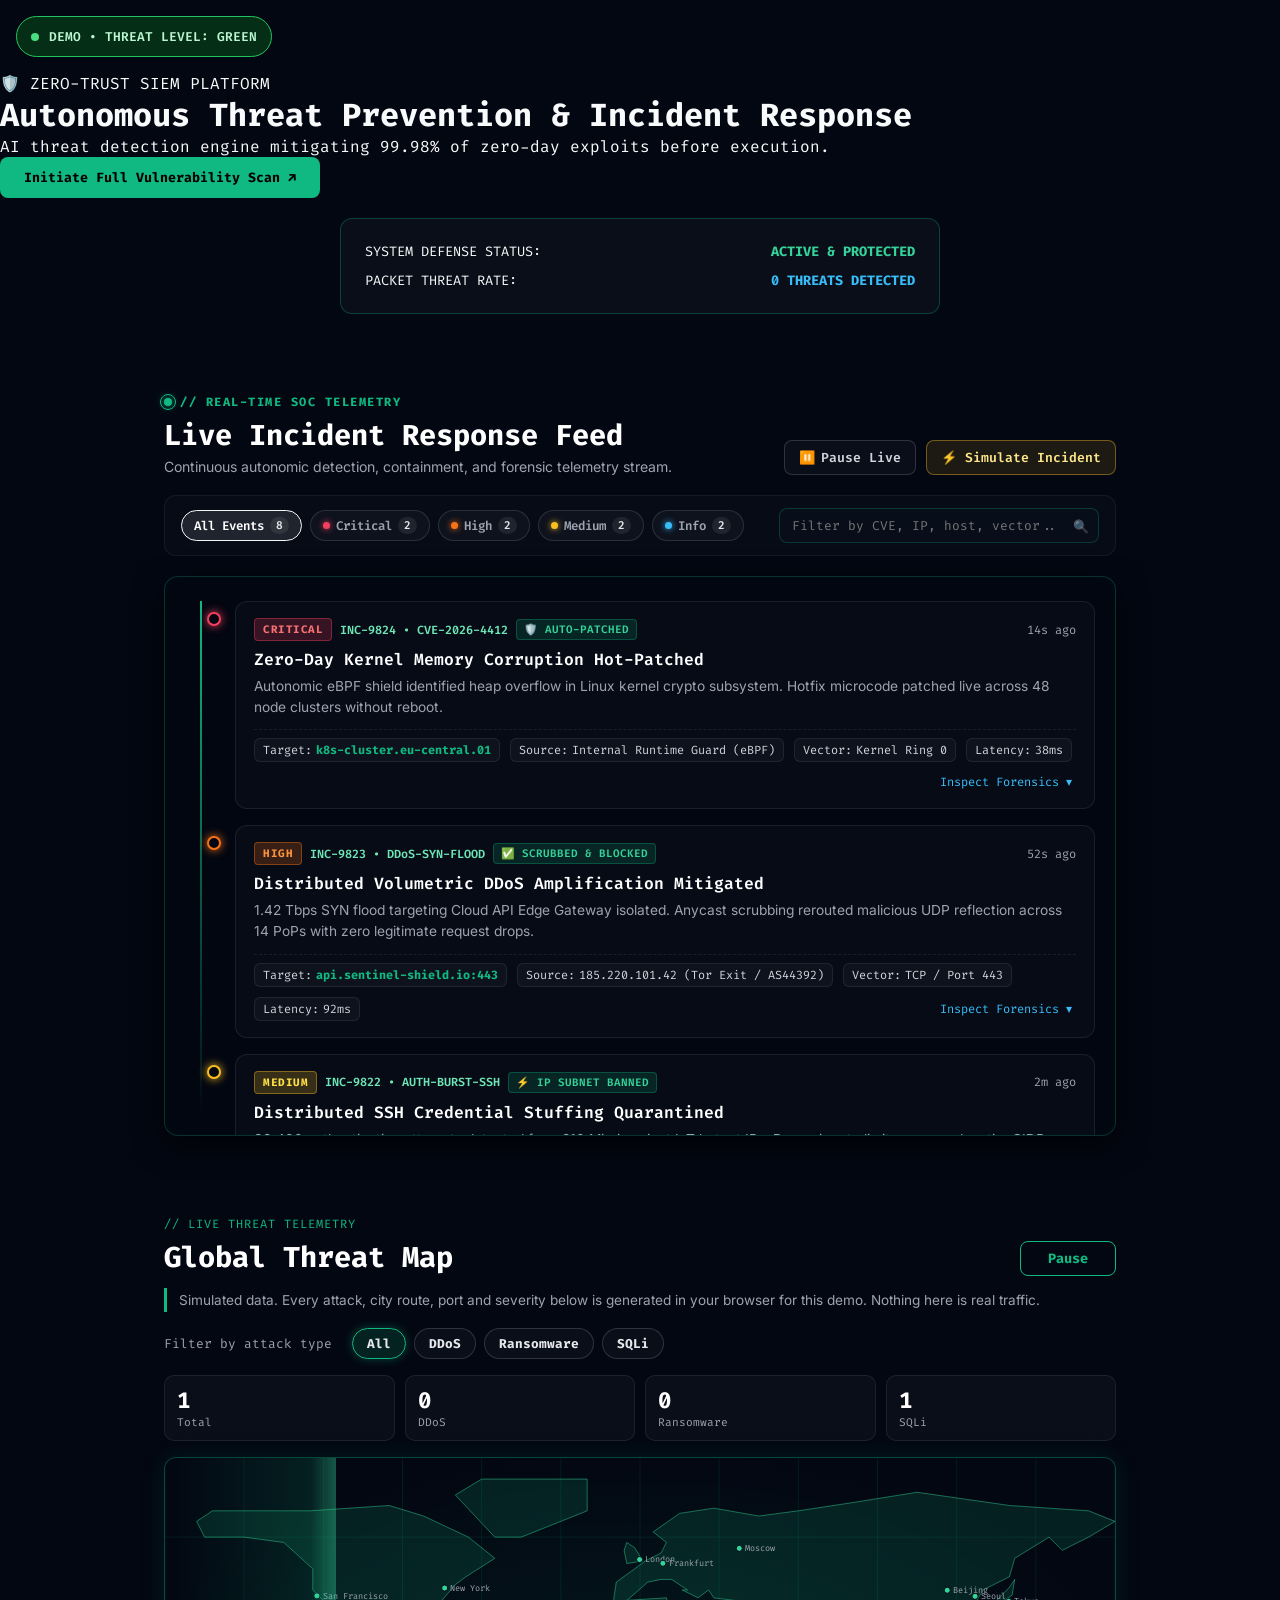
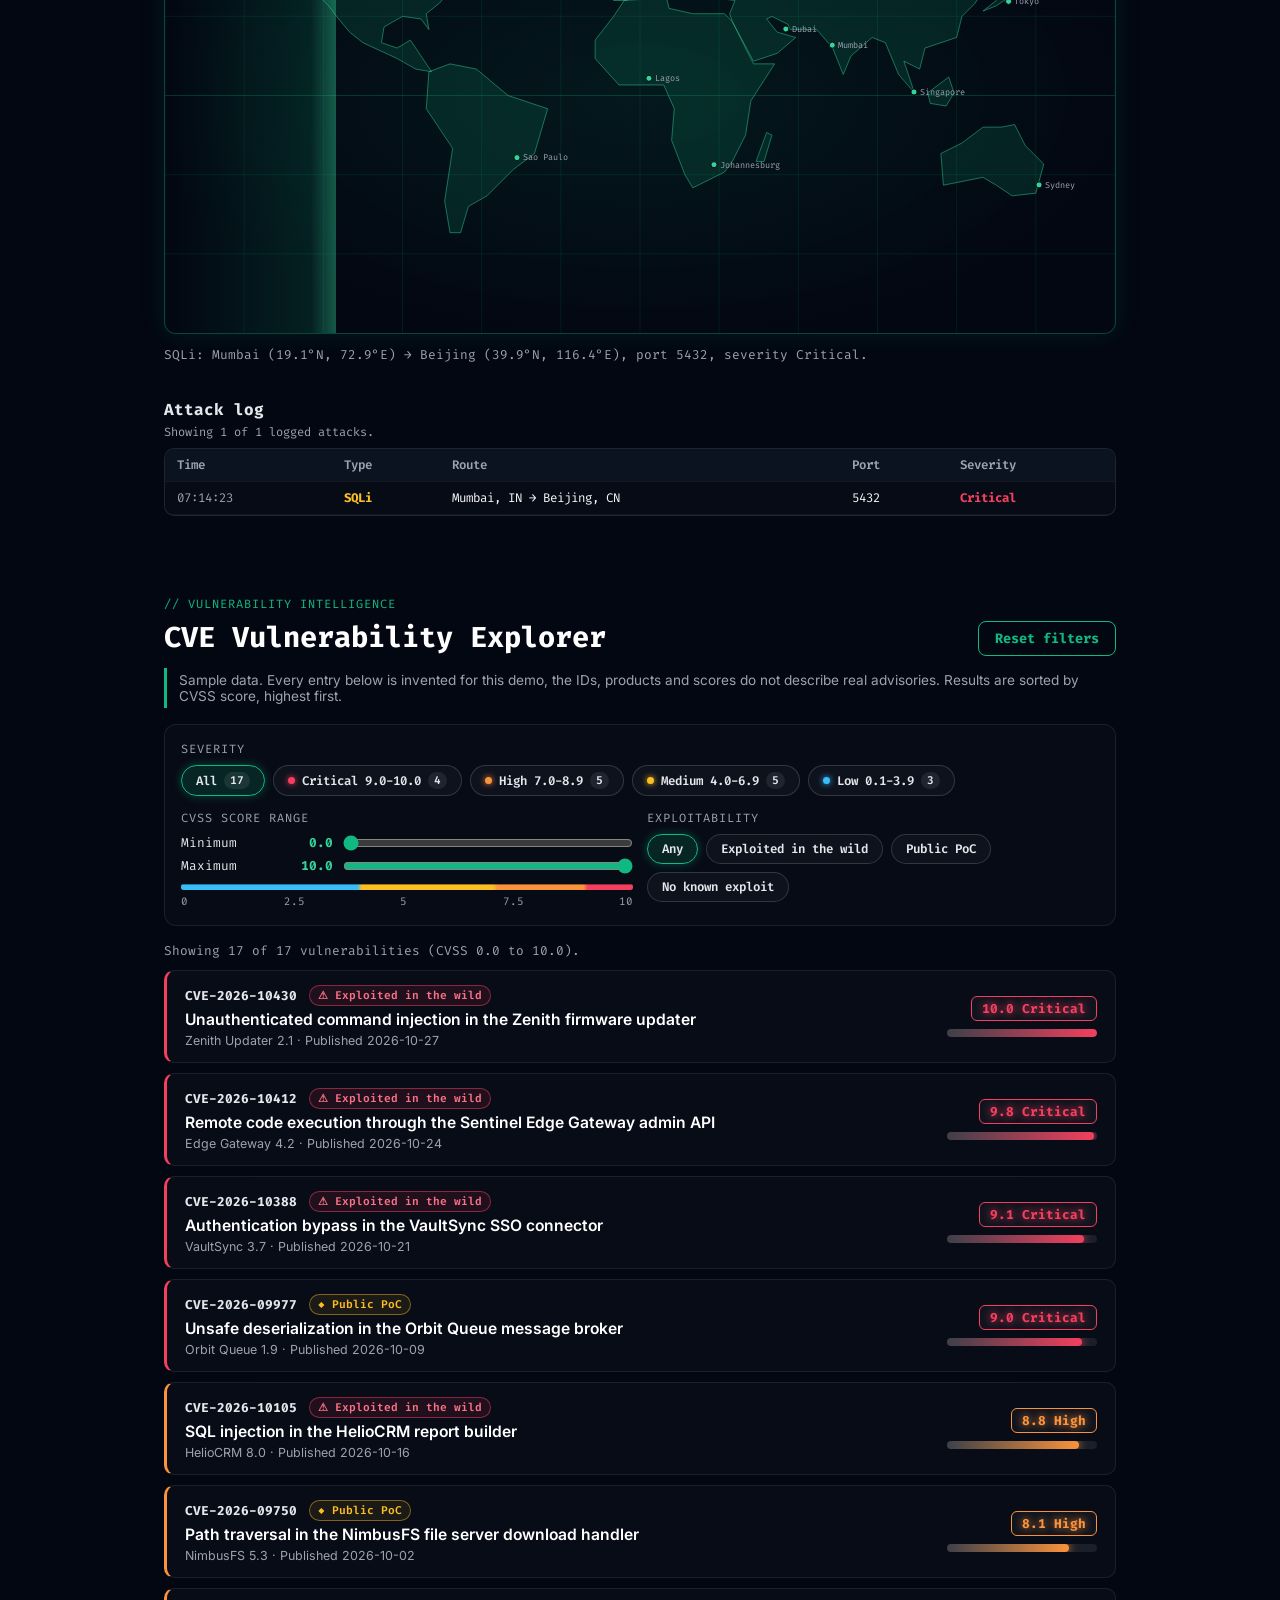
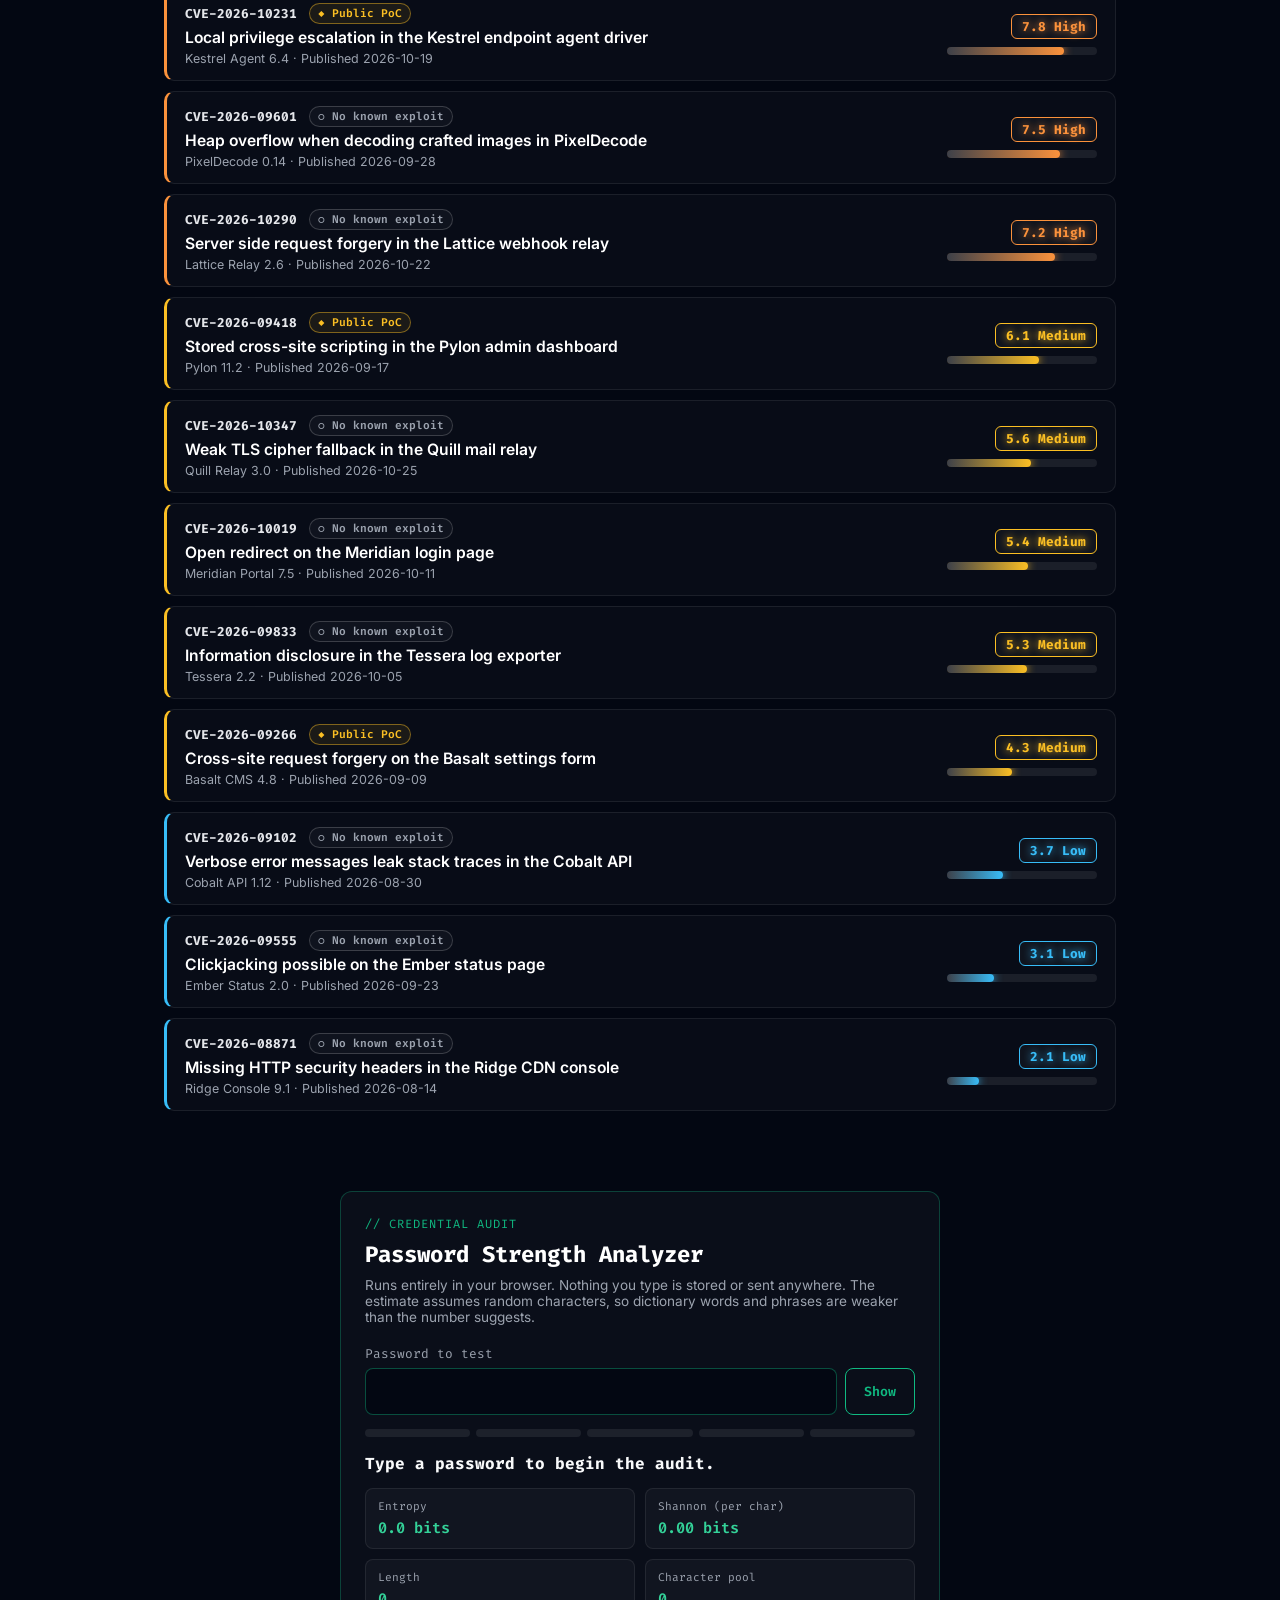
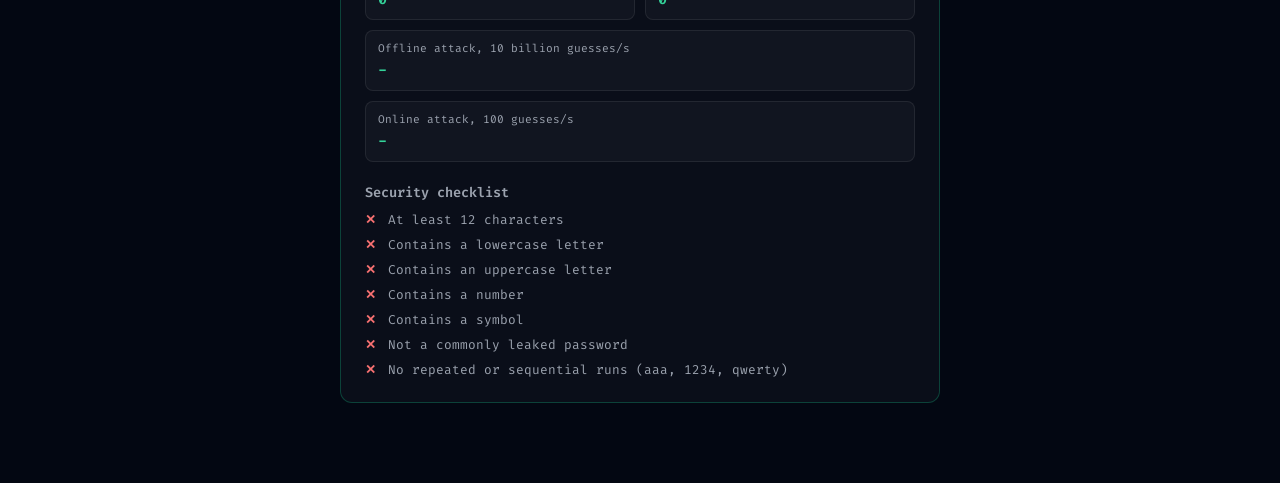
==== public/showcase/cybersecurity-sentinel/index.html @ 5d643553 "Merge pull request #235 from Anshuu2004/feat/issue-182-cve-severity-filter feat(cybersecurity-sentin" ====
<!DOCTYPE html>
<html lang="en">
<head>
  <meta charset="UTF-8" />
  <meta name="viewport" content="width=device-width, initial-scale=1.0" />
  <title>Sentinel — Zero-Trust Cyber Threat Shield</title>
  <link rel="stylesheet" href="styles.css" />
  <link rel="preconnect" href="https://fonts.googleapis.com">
  <link rel="preconnect" href="https://fonts.gstatic.com" crossorigin>
  <link href="https://fonts.googleapis.com/css2?family=Fira+Code:wght@400;600;700&family=Inter:wght@400;600&display=swap" rel="stylesheet">
</head>
<body>
  <header className="hero">
    <div class="soc-status"><span class="soc-status-dot" aria-hidden="true"></span><span>DEMO • THREAT LEVEL: GREEN</span></div>
    <div className="badge">🛡️ ZERO-TRUST SIEM PLATFORM</div>
    <h1>Autonomous Threat Prevention &amp; Incident Response</h1>
    <p>AI threat detection engine mitigating 99.98% of zero-day exploits before execution.</p>
    <button class="scan-btn" id="heroScanBtn" onclick="runSecurityScan()">Initiate Full Vulnerability Scan ↗</button>
  </header>

  <section class="status-box">
    <div class="status-row"><span class="title">SYSTEM DEFENSE STATUS:</span> <span class="val-secure">ACTIVE &amp; PROTECTED</span></div>
    <div class="status-row"><span class="title">PACKET THREAT RATE:</span> <span class="val-rate">0 THREATS DETECTED</span></div>
  </section>

  <!-- ===== BEGIN Live Incident Response Filterable Timeline Feed (Issue #57) ===== -->
  <section class="incident-feed" id="incidentFeed" aria-labelledby="feedTitle">
    <div class="feed-header">
      <div>
        <div class="feed-live-status">
          <span class="live-pulse-dot" aria-hidden="true"></span>
          <span class="feed-tag">// REAL-TIME SOC TELEMETRY</span>
        </div>
        <h2 id="feedTitle">Live Incident Response Feed</h2>
        <p class="feed-subtitle">Continuous autonomic detection, containment, and forensic telemetry stream.</p>
      </div>

      <div class="feed-controls">
        <button type="button" class="feed-ctrl-btn" id="feedTogglePause" aria-label="Pause live stream">
          <span class="ctrl-icon" id="feedPauseIcon">⏸️</span>
          <span id="feedPauseText">Pause Live</span>
        </button>
        <button type="button" class="feed-ctrl-btn highlight" id="feedInjectBtn">
          <span>⚡ Simulate Incident</span>
        </button>
      </div>
    </div>

    <!-- Severity Filter Bar & Search -->
    <div class="feed-toolbar">
      <div class="severity-filters" id="severityFilters" role="radiogroup" aria-label="Filter incidents by severity">
        <button type="button" class="sev-pill active" data-severity="all" role="radio" aria-checked="true">
          <span>All Events</span>
          <span class="sev-count" id="countAll">0</span>
        </button>
        <button type="button" class="sev-pill sev-critical" data-severity="critical" role="radio" aria-checked="false">
          <span class="sev-dot"></span>
          <span>Critical</span>
          <span class="sev-count" id="countCritical">0</span>
        </button>
        <button type="button" class="sev-pill sev-high" data-severity="high" role="radio" aria-checked="false">
          <span class="sev-dot"></span>
          <span>High</span>
          <span class="sev-count" id="countHigh">0</span>
        </button>
        <button type="button" class="sev-pill sev-medium" data-severity="medium" role="radio" aria-checked="false">
          <span class="sev-dot"></span>
          <span>Medium</span>
          <span class="sev-count" id="countMedium">0</span>
        </button>
        <button type="button" class="sev-pill sev-info" data-severity="info" role="radio" aria-checked="false">
          <span class="sev-dot"></span>
          <span>Info</span>
          <span class="sev-count" id="countInfo">0</span>
        </button>
      </div>

      <div class="feed-search-wrap">
        <label for="incidentSearch" class="sr-only">Search incidents</label>
        <input type="search" id="incidentSearch" class="feed-search-input" placeholder="Filter by CVE, IP, host, vector..." autocomplete="off" spellcheck="false" />
        <span class="search-icon" aria-hidden="true">🔍</span>
      </div>
    </div>

    <!-- Timeline Event Stream -->
    <div class="timeline-container" id="timelineContainer" role="feed" aria-live="polite" aria-busy="false" aria-label="Incident response timeline">
      <div class="timeline-rail" aria-hidden="true"></div>
      <div class="timeline-stream" id="timelineStream">
        <!-- Rendered dynamically via JavaScript -->
      </div>
      <div class="timeline-empty" id="timelineEmpty" hidden>
        <p>No security incidents match the selected filter criteria.</p>
        <button type="button" class="feed-ctrl-btn" id="feedResetFilter">Reset Filters</button>
      </div>
    </div>
  </section>
  <!-- ===== END Live Incident Response Timeline Feed ===== -->

  <!-- ===== BEGIN issue #97: global threat map ===== -->
  <section class="tm" id="threat-map" aria-labelledby="tm-title">
    <div class="tm-head">
      <div>
        <span class="tm-tag">// LIVE THREAT TELEMETRY</span>
        <h2 id="tm-title">Global Threat Map</h2>
      </div>
      <button type="button" class="tm-pause" id="tm-pause">Pause</button>
    </div>
    <p class="tm-disclaimer" role="note">Simulated data. Every attack, city route, port and severity below is generated in your browser for this demo. Nothing here is real traffic.</p>

    <fieldset class="tm-filter" id="tm-filter">
      <legend>Filter by attack type</legend>
      <label><input type="radio" name="tm-type" value="all" checked /><span>All</span></label>
      <label><input type="radio" name="tm-type" value="DDoS" /><span class="tm-k-ddos">DDoS</span></label>
      <label><input type="radio" name="tm-type" value="Ransomware" /><span class="tm-k-ransomware">Ransomware</span></label>
      <label><input type="radio" name="tm-type" value="SQLi" /><span class="tm-k-sqli">SQLi</span></label>
    </fieldset>

    <div class="tm-stats" id="tm-stats" aria-label="Attack counters">
      <div><span class="tm-stat-n" id="tm-count-all">0</span><span class="tm-stat-l">Total</span></div>
      <div><span class="tm-stat-n tm-k-ddos" id="tm-count-DDoS">0</span><span class="tm-stat-l">DDoS</span></div>
      <div><span class="tm-stat-n tm-k-ransomware" id="tm-count-Ransomware">0</span><span class="tm-stat-l">Ransomware</span></div>
      <div><span class="tm-stat-n tm-k-sqli" id="tm-count-SQLi">0</span><span class="tm-stat-l">SQLi</span></div>
    </div>

    <div class="tm-map-wrap" id="tm-map-wrap">
      <svg id="tm-map" viewBox="0 0 1000 500" role="img" aria-label="Simplified equirectangular world map with animated arcs for simulated attacks between city nodes. The attack log below lists each one in text.">
        <g id="tm-grid"></g>
        <g id="tm-land"></g>
        <g id="tm-arcs"></g>
        <g id="tm-nodes"></g>
      </svg>
      <div class="tm-sweep" aria-hidden="true"></div>
    </div>
    <p class="tm-latest" id="tm-latest">Waiting for the first simulated attack...</p>

    <h3 class="tm-sub" id="tm-log-title">Attack log</h3>
    <p class="tm-showing" id="tm-showing"></p>
    <div class="tm-log-wrap" id="tm-log-wrap" tabindex="0" role="log" aria-live="off" aria-labelledby="tm-log-title">
      <table class="tm-log">
        <thead><tr><th scope="col">Time</th><th scope="col">Type</th><th scope="col">Route</th><th scope="col">Port</th><th scope="col">Severity</th></tr></thead>
        <tbody id="tm-log-body"></tbody>
      </table>
      <p class="tm-empty" id="tm-empty" hidden>No attacks of this type yet.</p>
    </div>
  </section>
  <!-- ===== END issue #97 ===== -->

  <!-- ===== BEGIN issue #182: CVE vulnerability explorer ===== -->
  <section class="cve" id="cveExplorer" aria-labelledby="cveTitle">
    <div class="cve-head">
      <div>
        <span class="cve-tag">// VULNERABILITY INTELLIGENCE</span>
        <h2 id="cveTitle">CVE Vulnerability Explorer</h2>
      </div>
      <button type="button" class="cve-reset" id="cveReset">Reset filters</button>
    </div>
    <p class="cve-disclaimer" role="note">Sample data. Every entry below is invented for this demo, the IDs, products and scores do not describe real advisories. Results are sorted by CVSS score, highest first.</p>

    <div class="cve-controls">
      <fieldset class="cve-fieldset cve-severity" id="cveSeverity">
        <legend>Severity</legend>
        <div class="cve-pills">
          <label><input type="radio" name="cve-sev" value="all" checked /><span class="cve-pill">All <small id="cveCountAll">0</small></span></label>
          <label><input type="radio" name="cve-sev" value="critical" /><span class="cve-pill cve-p-critical"><i class="cve-dot" aria-hidden="true"></i>Critical 9.0-10.0 <small id="cveCountCritical">0</small></span></label>
          <label><input type="radio" name="cve-sev" value="high" /><span class="cve-pill cve-p-high"><i class="cve-dot" aria-hidden="true"></i>High 7.0-8.9 <small id="cveCountHigh">0</small></span></label>
          <label><input type="radio" name="cve-sev" value="medium" /><span class="cve-pill cve-p-medium"><i class="cve-dot" aria-hidden="true"></i>Medium 4.0-6.9 <small id="cveCountMedium">0</small></span></label>
          <label><input type="radio" name="cve-sev" value="low" /><span class="cve-pill cve-p-low"><i class="cve-dot" aria-hidden="true"></i>Low 0.1-3.9 <small id="cveCountLow">0</small></span></label>
        </div>
      </fieldset>

      <fieldset class="cve-fieldset cve-range" id="cveRange">
        <legend>CVSS score range</legend>
        <div class="cve-slider-row">
          <label for="cveMin">Minimum <output id="cveMinOut" for="cveMin">0.0</output></label>
          <input type="range" id="cveMin" min="0" max="10" step="0.1" value="0" />
        </div>
        <div class="cve-slider-row">
          <label for="cveMax">Maximum <output id="cveMaxOut" for="cveMax">10.0</output></label>
          <input type="range" id="cveMax" min="0" max="10" step="0.1" value="10" />
        </div>
        <div class="cve-scale" aria-hidden="true"><span class="cve-scale-span" id="cveScaleSpan"></span></div>
        <div class="cve-scale-labels" aria-hidden="true"><span>0</span><span>2.5</span><span>5</span><span>7.5</span><span>10</span></div>
      </fieldset>

      <fieldset class="cve-fieldset cve-exploit" id="cveExploit">
        <legend>Exploitability</legend>
        <div class="cve-pills">
          <label><input type="radio" name="cve-ex" value="any" checked /><span class="cve-pill">Any</span></label>
          <label><input type="radio" name="cve-ex" value="active" /><span class="cve-pill">Exploited in the wild</span></label>
          <label><input type="radio" name="cve-ex" value="poc" /><span class="cve-pill">Public PoC</span></label>
          <label><input type="radio" name="cve-ex" value="none" /><span class="cve-pill">No known exploit</span></label>
        </div>
      </fieldset>
    </div>

    <p class="cve-showing" id="cveShowing" role="status" aria-live="polite" aria-atomic="true"></p>
    <ul class="cve-list" id="cveList" aria-label="Matching vulnerabilities"></ul>
    <div class="cve-empty" id="cveEmpty" hidden>
      <p>No vulnerabilities match this score range and exploitability filter.</p>
      <button type="button" class="cve-reset" id="cveEmptyReset">Reset filters</button>
    </div>
  </section>
  <!-- ===== END issue #182 ===== -->

  <section class="audit-card" id="passwordAudit" aria-labelledby="auditTitle">
    <div class="audit-tag">// CREDENTIAL AUDIT</div>
    <h2 id="auditTitle">Password Strength Analyzer</h2>
    <p class="audit-note">Runs entirely in your browser. Nothing you type is stored or sent anywhere. The estimate assumes random characters, so dictionary words and phrases are weaker than the number suggests.</p>

    <label class="audit-label" for="pwInput">Password to test</label>
    <div class="audit-input-row">
      <input type="password" id="pwInput" class="audit-input" autocomplete="new-password" autocapitalize="off" spellcheck="false" aria-describedby="auditSummary" />
      <button type="button" id="pwToggle" class="audit-toggle" aria-pressed="false" aria-controls="pwInput">Show</button>
    </div>

    <div class="meter" id="strengthMeter" aria-hidden="true" data-level="0">
      <span class="seg"></span><span class="seg"></span><span class="seg"></span><span class="seg"></span><span class="seg"></span>
    </div>

    <div class="audit-results" id="auditSummary" role="status" aria-live="polite" aria-atomic="true">
      <div class="verdict" id="verdict">Type a password to begin the audit.</div>
      <dl class="stats">
        <div><dt>Entropy</dt><dd id="statEntropy">0 bits</dd></div>
        <div><dt>Shannon (per char)</dt><dd id="statShannon">0 bits</dd></div>
        <div><dt>Length</dt><dd id="statLength">0</dd></div>
        <div><dt>Character pool</dt><dd id="statPool">0</dd></div>
        <div class="wide"><dt>Offline attack, 10 billion guesses/s</dt><dd id="statOffline">-</dd></div>
        <div class="wide"><dt>Online attack, 100 guesses/s</dt><dd id="statOnline">-</dd></div>
      </dl>
    </div>

    <h3 class="checklist-title" id="checklistTitle">Security checklist</h3>
    <ul class="checklist" aria-labelledby="checklistTitle">
      <li data-rule="length"><span class="mark" aria-hidden="true"></span><span class="rule-text">At least 12 characters</span><span class="sr-only status-text"></span></li>
      <li data-rule="lower"><span class="mark" aria-hidden="true"></span><span class="rule-text">Contains a lowercase letter</span><span class="sr-only status-text"></span></li>
      <li data-rule="upper"><span class="mark" aria-hidden="true"></span><span class="rule-text">Contains an uppercase letter</span><span class="sr-only status-text"></span></li>
      <li data-rule="digit"><span class="mark" aria-hidden="true"></span><span class="rule-text">Contains a number</span><span class="sr-only status-text"></span></li>
      <li data-rule="symbol"><span class="mark" aria-hidden="true"></span><span class="rule-text">Contains a symbol</span><span class="sr-only status-text"></span></li>
      <li data-rule="common"><span class="mark" aria-hidden="true"></span><span class="rule-text">Not a commonly leaked password</span><span class="sr-only status-text"></span></li>
      <li data-rule="pattern"><span class="mark" aria-hidden="true"></span><span class="rule-text">No repeated or sequential runs (aaa, 1234, qwerty)</span><span class="sr-only status-text"></span></li>
    </ul>
  </section>
  <script src="script.js"></script>
</body>
</html>
---- public/showcase/cybersecurity-sentinel/styles.css ----
* { box-sizing: border-box; margin: 0; padding: 0; }

body {
  font-family: 'Fira Code', monospace;
  background-color: #030712;
  color: #f9fafb;
  min-height: 100vh;
}

.hero {
  text-align: center;
  padding: 100px 24px 40px;
  max-width: 850px;
  margin: 0 auto;
}

.badge { color: #10b981; font-size: 0.8rem; margin-bottom: 16px; letter-spacing: 1px; }

.hero h1 { font-size: 2.8rem; margin-bottom: 16px; color: #fff; }
.hero p { color: #9ca3af; font-family: 'Inter', sans-serif; font-size: 1.1rem; margin-bottom: 36px; }

.scan-btn {
  background: #10b981;
  color: #000;
  border: none;
  font-family: 'Fira Code', monospace;
  padding: 12px 24px;
  border-radius: 8px;
  font-weight: 700;
  cursor: pointer;
}

.status-box {
  max-width: 600px;
  margin: 20px auto 80px;
  background: rgba(255,255,255,0.03);
  border: 1px solid rgba(16,185,129,0.3);
  border-radius: 12px;
  padding: 24px;
}

.status-row { display: flex; justify-content: space-between; font-size: 0.85rem; margin-bottom: 12px; }
.status-row:last-child { margin-bottom: 0; }
.val-secure { color: #34d399; font-weight: 700; }
.val-rate { color: #38bdf8; font-weight: 700; }

/* ===== BEGIN issue #97: global threat map ===== */
.tm {
  --tm-ddos: #38bdf8;
  --tm-ransomware: #f43f5e;
  --tm-sqli: #fbbf24;
  max-width: 1000px; margin: 0 auto 80px; padding: 0 24px;
}
.tm-head { display: flex; justify-content: space-between; align-items: flex-end; gap: 16px; margin-bottom: 12px; }
.tm-tag { display: block; color: #10b981; font-size: 0.75rem; letter-spacing: 1px; margin-bottom: 6px; }
.tm h2 { font-size: 1.8rem; color: #fff; }
.tm-pause {
  background: transparent; color: #10b981; border: 1px solid #10b981; border-radius: 8px;
  font: 700 0.85rem 'Fira Code', monospace; padding: 8px 16px; min-width: 96px; cursor: pointer;
}
.tm-pause:hover { background: rgba(16,185,129,0.12); }
.tm-pause:focus-visible, .tm-filter input:focus-visible + span, .tm-log-wrap:focus-visible { outline: 2px solid #34d399; outline-offset: 2px; }
.tm-disclaimer {
  font-family: 'Inter', sans-serif; font-size: 0.85rem; color: #9ca3af;
  border-left: 3px solid #10b981; padding: 4px 12px; margin-bottom: 16px;
}
.tm-filter { border: 0; display: flex; flex-wrap: wrap; align-items: center; gap: 8px; margin-bottom: 16px; min-width: 0; }
.tm-filter legend { float: left; margin-right: 12px; font-size: 0.8rem; color: #9ca3af; padding: 0; }
.tm-filter label { cursor: pointer; }
.tm-filter input { position: absolute; opacity: 0; width: 1px; height: 1px; }
.tm-filter span {
  display: inline-block; padding: 6px 14px; border-radius: 999px; font-size: 0.8rem; font-weight: 700;
  border: 1px solid rgba(255,255,255,0.15); background: rgba(255,255,255,0.03); color: #e5e7eb;
}
.tm-filter input:checked + span { background: rgba(16,185,129,0.15); border-color: #10b981; box-shadow: 0 0 10px rgba(16,185,129,0.35); }
.tm-k-ddos { color: var(--tm-ddos); }
.tm-k-ransomware { color: var(--tm-ransomware); }
.tm-k-sqli { color: var(--tm-sqli); }
.tm-stats { display: grid; grid-template-columns: repeat(4, minmax(0, 1fr)); gap: 10px; margin-bottom: 16px; }
.tm-stats > div { background: rgba(255,255,255,0.03); border: 1px solid rgba(255,255,255,0.08); border-radius: 10px; padding: 10px 12px; }
.tm-stat-n { display: block; font-size: 1.4rem; font-weight: 700; color: #fff; }
.tm-stat-l { display: block; font-size: 0.7rem; color: #9ca3af; }
.tm-map-wrap {
  position: relative; overflow: hidden; border-radius: 12px; border: 1px solid rgba(16,185,129,0.35);
  background: radial-gradient(ellipse at center, rgba(16,185,129,0.1) 0%, #030712 75%);
  box-shadow: 0 0 24px rgba(16,185,129,0.12);
}
#tm-map { display: block; width: 100%; height: auto; }
.tm-gridline { stroke: rgba(16,185,129,0.12); stroke-width: 1; }
.tm-equator { stroke: rgba(16,185,129,0.25); }
.tm-land { fill: rgba(16,185,129,0.14); stroke: rgba(52,211,153,0.5); stroke-width: 1; stroke-linejoin: round; }
.tm-dot { fill: #34d399; stroke: #030712; stroke-width: 1; }
.tm-label { fill: #9ca3af; font: 9px 'Fira Code', monospace; }
.tm-arc { fill: none; stroke-width: 2; stroke-linecap: round; stroke-dasharray: 1; stroke-dashoffset: 1; animation: tm-draw 2.6s ease-out forwards; }
.tm-ring { fill: none; stroke-width: 1.5; opacity: 0; transform-box: fill-box; transform-origin: center; }
.tm-ring-origin { animation: tm-pulse 1.2s ease-out 1; }
.tm-ring-hit { animation: tm-pulse 1.4s ease-out 0.9s 1 backwards; }
.tm-ddos .tm-arc, .tm-ddos .tm-ring { stroke: var(--tm-ddos); filter: drop-shadow(0 0 3px var(--tm-ddos)); }
.tm-ransomware .tm-arc, .tm-ransomware .tm-ring { stroke: var(--tm-ransomware); filter: drop-shadow(0 0 3px var(--tm-ransomware)); }
.tm-sqli .tm-arc, .tm-sqli .tm-ring { stroke: var(--tm-sqli); filter: drop-shadow(0 0 3px var(--tm-sqli)); }
.tm-sweep {
  position: absolute; top: 0; bottom: 0; left: 0; width: 18%; pointer-events: none;
  background: linear-gradient(90deg, transparent, rgba(16,185,129,0.14) 85%, rgba(52,211,153,0.4));
  animation: tm-sweep 7s linear infinite;
}
.tm-paused .tm-arc, .tm-paused .tm-ring, .tm-paused .tm-sweep { animation-play-state: paused; }
@keyframes tm-draw {
  0% { stroke-dashoffset: 1; opacity: 1; }
  45% { stroke-dashoffset: 0; opacity: 1; }
  100% { stroke-dashoffset: 0; opacity: 0; }
}
@keyframes tm-pulse {
  0% { opacity: 0.9; transform: scale(0.6); }
  100% { opacity: 0; transform: scale(5); }
}
@keyframes tm-sweep { from { transform: translateX(-100%); } to { transform: translateX(560%); } }
@media (prefers-reduced-motion: reduce) {
  .tm-sweep { display: none; }
  .tm-arc { animation: none; stroke-dashoffset: 0; opacity: 0.85; }
  .tm-ring { animation: none; opacity: 0; }
  .tm-ring-hit { opacity: 0.7; transform: scale(2); }
}
.tm-latest { font-size: 0.8rem; color: #9ca3af; margin: 12px 0 0; min-height: 2.6em; overflow-wrap: anywhere; }
.tm h3.tm-sub { font-size: 1rem; color: #e5e7eb; margin: 20px 0 4px; }
.tm-showing { font-size: 0.75rem; color: #9ca3af; margin-bottom: 8px; }
.tm-log-wrap {
  max-height: 300px; overflow: auto; border: 1px solid rgba(255,255,255,0.1); border-radius: 10px;
  background: rgba(255,255,255,0.02);
}
.tm-log { width: 100%; border-collapse: collapse; font-size: 0.78rem; text-align: left; }
.tm-log th, .tm-log td { padding: 8px 12px; white-space: nowrap; border-bottom: 1px solid rgba(255,255,255,0.06); }
.tm-log th { position: sticky; top: 0; background: #0b1220; color: #9ca3af; font-weight: 600; z-index: 1; }
.tm-log td:first-child { color: #9ca3af; }
.tm-log td:nth-child(2) { font-weight: 700; }
.tm-sev { font-weight: 700; }
.tm-sev-low { color: #9ca3af; }
.tm-sev-medium { color: #fbbf24; }
.tm-sev-high { color: #fb923c; }
.tm-sev-critical { color: #f43f5e; }
.tm-empty { padding: 16px; font-size: 0.8rem; color: #9ca3af; }
@media (max-width: 600px) {
  .tm { padding: 0 16px; }
  .tm h2 { font-size: 1.4rem; }
  .tm-label { display: none; }
  .tm-stats { grid-template-columns: repeat(2, minmax(0, 1fr)); }
  .tm-head { align-items: center; }
  .tm-log th, .tm-log td { padding: 8px; }
  .tm-log td:nth-child(3) { white-space: normal; min-width: 150px; }
}
/* ===== END issue #97 ===== */

/* ===== BEGIN issue #182: CVE vulnerability explorer ===== */
.cve {
  --cve-critical: #f43f5e;
  --cve-high: #fb923c;
  --cve-medium: #fbbf24;
  --cve-low: #38bdf8;
  max-width: 1000px; margin: 0 auto 80px; padding: 0 24px;
}
.cve-head { display: flex; justify-content: space-between; align-items: flex-end; gap: 16px; margin-bottom: 12px; }
.cve-tag { display: block; color: #10b981; font-size: 0.75rem; letter-spacing: 1px; margin-bottom: 6px; }
.cve h2 { font-size: 1.8rem; color: #fff; }
.cve-reset {
  background: transparent; color: #10b981; border: 1px solid #10b981; border-radius: 8px;
  font: 700 0.85rem 'Fira Code', monospace; padding: 8px 16px; cursor: pointer;
}
.cve-reset:hover { background: rgba(16,185,129,0.12); }
.cve-reset:focus-visible, .cve input:focus-visible, .cve input:focus-visible + .cve-pill { outline: 2px solid #34d399; outline-offset: 2px; }
.cve-disclaimer {
  font-family: 'Inter', sans-serif; font-size: 0.85rem; color: #9ca3af;
  border-left: 3px solid #10b981; padding: 4px 12px; margin-bottom: 16px;
}
.cve-controls {
  display: grid; grid-template-columns: repeat(2, minmax(0, 1fr)); gap: 14px; margin-bottom: 16px;
  background: rgba(255,255,255,0.02); border: 1px solid rgba(255,255,255,0.08); border-radius: 12px; padding: 16px;
}
.cve-fieldset { border: 0; min-width: 0; }
.cve-fieldset legend { font-size: 0.75rem; color: #9ca3af; letter-spacing: 1px; text-transform: uppercase; margin-bottom: 8px; padding: 0; }
.cve-severity { grid-column: 1 / -1; }
.cve-range { grid-column: 1 / 2; }
.cve-exploit { grid-column: 2 / 3; }
.cve-pills { display: flex; flex-wrap: wrap; gap: 8px; }
.cve-pills label { cursor: pointer; }
.cve-pills input { position: absolute; opacity: 0; width: 1px; height: 1px; }
.cve-pill {
  display: inline-flex; align-items: center; gap: 7px; padding: 6px 14px; border-radius: 999px;
  font-size: 0.78rem; font-weight: 600; color: #e5e7eb;
  border: 1px solid rgba(255,255,255,0.15); background: rgba(255,255,255,0.03);
  transition: background 0.2s ease, border-color 0.2s ease, box-shadow 0.2s ease;
}
.cve-pill:hover { border-color: rgba(255,255,255,0.35); }
.cve-pill small { font-size: 0.7rem; padding: 1px 6px; border-radius: 999px; background: rgba(255,255,255,0.08); }
.cve-pills input:checked + .cve-pill { background: rgba(16,185,129,0.15); border-color: #10b981; box-shadow: 0 0 10px rgba(16,185,129,0.35); }
.cve-dot { width: 7px; height: 7px; border-radius: 50%; display: inline-block; }
.cve-p-critical .cve-dot { background: var(--cve-critical); box-shadow: 0 0 6px var(--cve-critical); }
.cve-p-high .cve-dot { background: var(--cve-high); box-shadow: 0 0 6px var(--cve-high); }
.cve-p-medium .cve-dot { background: var(--cve-medium); box-shadow: 0 0 6px var(--cve-medium); }
.cve-p-low .cve-dot { background: var(--cve-low); box-shadow: 0 0 6px var(--cve-low); }
.cve-slider-row { display: grid; grid-template-columns: 9.5rem minmax(0, 1fr); align-items: center; gap: 10px; margin-bottom: 6px; }
.cve-slider-row label { font-size: 0.8rem; color: #e5e7eb; display: flex; justify-content: space-between; gap: 8px; }
.cve-slider-row output { color: #34d399; font-weight: 700; }
.cve-slider-row input[type="range"] { width: 100%; accent-color: #10b981; margin: 0; }
.cve-scale {
  --cve-lo: 0%; --cve-hi: 0%;
  position: relative; height: 6px; margin: 10px 0 4px; border-radius: 3px; overflow: hidden;
  background: linear-gradient(90deg, var(--cve-low) 0 39%, var(--cve-medium) 40% 69%, var(--cve-high) 70% 89%, var(--cve-critical) 90% 100%);
}
.cve-scale::before { content: ""; position: absolute; inset: 0; background: rgba(3,7,18,0.78); }
.cve-scale-span {
  position: absolute; inset: 0;
  background: linear-gradient(90deg, var(--cve-low) 0 39%, var(--cve-medium) 40% 69%, var(--cve-high) 70% 89%, var(--cve-critical) 90% 100%);
  clip-path: inset(0 var(--cve-hi) 0 var(--cve-lo));
}
.cve-scale-labels { display: flex; justify-content: space-between; font-size: 0.68rem; color: #9ca3af; }
.cve-showing { font-size: 0.8rem; color: #9ca3af; margin-bottom: 10px; min-height: 1.4em; }
.cve-list { list-style: none; display: grid; gap: 10px; }
.cve-item {
  --cve-color: var(--cve-low);
  display: flex; justify-content: space-between; align-items: center; gap: 20px;
  padding: 14px 18px; border-radius: 10px; border: 1px solid rgba(255,255,255,0.08);
  border-left: 3px solid var(--cve-color); background: rgba(255,255,255,0.025);
}
.cve-item.cve-critical { --cve-color: var(--cve-critical); }
.cve-item.cve-high { --cve-color: var(--cve-high); }
.cve-item.cve-medium { --cve-color: var(--cve-medium); }
.cve-item.cve-low { --cve-color: var(--cve-low); }
.cve-main { min-width: 0; }
.cve-idrow { display: flex; flex-wrap: wrap; align-items: center; gap: 8px 12px; margin-bottom: 4px; }
.cve-id { font-size: 0.8rem; font-weight: 700; color: #e5e7eb; }
.cve-exploit-badge { font-size: 0.7rem; font-weight: 600; padding: 2px 8px; border-radius: 999px; border: 1px solid; white-space: nowrap; }
.cve-ex-active { color: #fb7185; border-color: rgba(244,63,94,0.5); background: rgba(244,63,94,0.1); }
.cve-ex-poc { color: #fbbf24; border-color: rgba(251,191,36,0.45); background: rgba(251,191,36,0.08); }
.cve-ex-none { color: #9ca3af; border-color: rgba(255,255,255,0.18); background: rgba(255,255,255,0.03); }
.cve .cve-title { font-family: 'Inter', sans-serif; font-size: 0.98rem; font-weight: 600; color: #fff; margin-bottom: 4px; }
.cve-meta { font-family: 'Inter', sans-serif; font-size: 0.78rem; color: #9ca3af; }
.cve-score { flex: 0 0 150px; text-align: right; }
.cve-badge {
  display: inline-block; font-size: 0.8rem; font-weight: 700; padding: 3px 10px; border-radius: 6px; margin-bottom: 8px;
  color: var(--cve-color); border: 1px solid var(--cve-color); background: rgba(255,255,255,0.03);
  text-shadow: 0 0 8px var(--cve-color);
}
.cve-meter { display: block; height: 8px; border-radius: 4px; background: rgba(255,255,255,0.08); overflow: hidden; }
.cve-meter-fill {
  display: block; height: 100%; border-radius: 4px;
  background: linear-gradient(90deg, rgba(255,255,255,0.15), var(--cve-color));
  box-shadow: 0 0 10px var(--cve-color);
}
.cve-empty { text-align: center; padding: 36px 20px; color: #9ca3af; border: 1px dashed rgba(255,255,255,0.15); border-radius: 10px; }
.cve-empty p { margin-bottom: 14px; }
@media (max-width: 760px) {
  .cve-range, .cve-exploit { grid-column: 1 / -1; }
}
@media (max-width: 600px) {
  .cve { padding: 0 16px; }
  .cve h2 { font-size: 1.4rem; }
  .cve-head { align-items: center; }
  .cve-controls { padding: 12px; }
  .cve-slider-row { grid-template-columns: 1fr; gap: 4px; }
  .cve-item { flex-direction: column; align-items: stretch; gap: 10px; }
  .cve-score { flex: none; text-align: left; }
}
@media (prefers-reduced-motion: reduce) {
  .cve-pill { transition: none; }
}
/* ===== END issue #182 ===== */

/* Password strength analyzer */
.audit-card {
  max-width: 600px;
  margin: 0 auto 80px;
  background: rgba(255,255,255,0.03);
  border: 1px solid rgba(16,185,129,0.3);
  border-radius: 12px;
  padding: 24px;
}

.audit-tag { color: #10b981; font-size: 0.75rem; letter-spacing: 1px; margin-bottom: 8px; }
.audit-card h2 { font-size: 1.4rem; margin-bottom: 8px; color: #fff; }
.audit-note { font-family: 'Inter', sans-serif; font-size: 0.85rem; color: #9ca3af; margin-bottom: 20px; }
.audit-label { display: block; font-size: 0.8rem; color: #9ca3af; margin-bottom: 6px; }

.audit-input-row { display: flex; gap: 8px; margin-bottom: 14px; }

.audit-input {
  flex: 1;
  min-width: 0;
  background: #030712;
  border: 1px solid rgba(16,185,129,0.4);
  border-radius: 8px;
  color: #f9fafb;
  font-family: 'Fira Code', monospace;
  font-size: 1rem;
  padding: 12px;
}

.audit-input:focus-visible,
.audit-toggle:focus-visible {
  outline: 2px solid #10b981;
  outline-offset: 2px;
}

.audit-toggle {
  background: transparent;
  color: #10b981;
  border: 1px solid #10b981;
  border-radius: 8px;
  font-family: 'Fira Code', monospace;
  font-weight: 600;
  padding: 0 16px;
  min-width: 70px;
  cursor: pointer;
}

.audit-toggle:hover { background: rgba(16,185,129,0.15); }

.meter { display: flex; gap: 6px; margin-bottom: 16px; }

.meter .seg {
  flex: 1;
  height: 8px;
  border-radius: 4px;
  background: rgba(255,255,255,0.08);
  transition: background 0.3s ease, transform 0.3s ease;
}

.meter[data-level="1"] .seg.on { background: #ef4444; }
.meter[data-level="2"] .seg.on { background: #f97316; }
.meter[data-level="3"] .seg.on { background: #f59e0b; }
.meter[data-level="4"] .seg.on { background: #84cc16; }
.meter[data-level="5"] .seg.on { background: #10b981; }

.verdict { font-weight: 700; margin-bottom: 14px; font-size: 1rem; }

.stats {
  display: grid;
  grid-template-columns: 1fr 1fr;
  gap: 10px;
  margin-bottom: 22px;
}

.stats > div {
  background: rgba(255,255,255,0.03);
  border: 1px solid rgba(255,255,255,0.08);
  border-radius: 8px;
  padding: 10px 12px;
}

.stats .wide { grid-column: 1 / -1; }
.stats dt { font-size: 0.7rem; color: #9ca3af; margin-bottom: 4px; }
.stats dd { font-size: 0.95rem; font-weight: 600; color: #34d399; overflow-wrap: anywhere; }

.checklist-title { font-size: 0.85rem; color: #9ca3af; margin-bottom: 10px; font-weight: 600; }
.checklist { list-style: none; display: grid; gap: 8px; }
.checklist li { display: flex; gap: 10px; align-items: baseline; font-size: 0.8rem; color: #9ca3af; }
.checklist .mark { color: #f87171; font-weight: 700; width: 1em; flex: none; }
.checklist li.pass { color: #f9fafb; }
.checklist li.pass .mark { color: #34d399; }

.sr-only {
  position: absolute;
  width: 1px;
  height: 1px;
  overflow: hidden;
  clip: rect(0 0 0 0);
  white-space: nowrap;
}

/* ===============================================================
   Live Incident Response Filterable Timeline Feed (Issue #57)
   =============================================================== */
.incident-feed {
  --sev-crit: #f43f5e;
  --sev-high: #f97316;
  --sev-med: #fbbf24;
  --sev-info: #38bdf8;
  max-width: 1000px;
  margin: 0 auto 80px;
  padding: 0 24px;
}

.feed-header {
  display: flex;
  justify-content: space-between;
  align-items: flex-end;
  gap: 16px;
  flex-wrap: wrap;
  margin-bottom: 20px;
}

.feed-live-status {
  display: flex;
  align-items: center;
  gap: 8px;
  margin-bottom: 6px;
}

.live-pulse-dot {
  width: 8px;
  height: 8px;
  border-radius: 50%;
  background: #10b981;
  box-shadow: 0 0 8px #10b981;
  position: relative;
}

.live-pulse-dot::after {
  content: '';
  position: absolute;
  inset: -4px;
  border-radius: 50%;
  border: 1px solid #10b981;
  animation: live-wave 1.8s infinite cubic-bezier(0.24, 0, 0.38, 1);
}

@keyframes live-wave {
  0% { transform: scale(0.6); opacity: 1; }
  100% { transform: scale(2.2); opacity: 0; }
}

.feed-tag {
  color: #10b981;
  font-size: 0.75rem;
  letter-spacing: 1.5px;
  font-weight: 700;
}

.feed-header h2 {
  font-size: 1.8rem;
  color: #fff;
  margin-bottom: 4px;
}

.feed-subtitle {
  font-family: 'Inter', sans-serif;
  font-size: 0.88rem;
  color: #9ca3af;
}

.feed-controls {
  display: flex;
  align-items: center;
  gap: 10px;
  flex-wrap: wrap;
}

.feed-ctrl-btn {
  background: rgba(255, 255, 255, 0.03);
  color: #d1d5db;
  border: 1px solid rgba(255, 255, 255, 0.15);
  border-radius: 8px;
  font-family: 'Fira Code', monospace;
  font-size: 0.82rem;
  font-weight: 600;
  padding: 8px 14px;
  cursor: pointer;
  display: inline-flex;
  align-items: center;
  gap: 6px;
  transition: all 0.2s ease;
}

.feed-ctrl-btn:hover {
  border-color: #10b981;
  color: #34d399;
  background: rgba(16, 185, 129, 0.08);
}

.feed-ctrl-btn.highlight {
  border-color: rgba(251, 191, 36, 0.4);
  background: rgba(251, 191, 36, 0.1);
  color: #fde68a;
}

.feed-ctrl-btn.highlight:hover {
  border-color: #fbbf24;
  box-shadow: 0 0 14px rgba(251, 191, 36, 0.25);
}

/* Toolbar: Severity Filters & Search */
.feed-toolbar {
  display: flex;
  justify-content: space-between;
  align-items: center;
  gap: 14px;
  flex-wrap: wrap;
  margin-bottom: 20px;
  background: rgba(255, 255, 255, 0.02);
  border: 1px solid rgba(255, 255, 255, 0.06);
  border-radius: 12px;
  padding: 12px 16px;
}

.severity-filters {
  display: flex;
  align-items: center;
  gap: 8px;
  flex-wrap: wrap;
}

.sev-pill {
  background: rgba(255, 255, 255, 0.03);
  border: 1px solid rgba(255, 255, 255, 0.12);
  border-radius: 999px;
  padding: 6px 12px;
  font-family: 'Fira Code', monospace;
  font-size: 0.78rem;
  font-weight: 600;
  color: #9ca3af;
  cursor: pointer;
  display: inline-flex;
  align-items: center;
  gap: 6px;
  transition: all 0.2s ease;
}

.sev-dot {
  width: 7px;
  height: 7px;
  border-radius: 50%;
  display: inline-block;
}

.sev-critical .sev-dot { background: var(--sev-crit); box-shadow: 0 0 6px var(--sev-crit); }
.sev-high .sev-dot { background: var(--sev-high); box-shadow: 0 0 6px var(--sev-high); }
.sev-medium .sev-dot { background: var(--sev-med); box-shadow: 0 0 6px var(--sev-med); }
.sev-info .sev-dot { background: var(--sev-info); box-shadow: 0 0 6px var(--sev-info); }

.sev-count {
  font-size: 0.7rem;
  padding: 1px 6px;
  border-radius: 999px;
  background: rgba(255, 255, 255, 0.08);
  color: #e5e7eb;
}

.sev-pill:hover {
  border-color: rgba(255, 255, 255, 0.3);
  color: #fff;
}

.sev-pill.active {
  background: rgba(255, 255, 255, 0.1);
  border-color: #f3f4f6;
  color: #fff;
}

.sev-pill.sev-critical.active {
  background: rgba(244, 63, 94, 0.15);
  border-color: var(--sev-crit);
  color: #fff;
  box-shadow: 0 0 12px rgba(244, 63, 94, 0.25);
}

.sev-pill.sev-high.active {
  background: rgba(249, 115, 22, 0.15);
  border-color: var(--sev-high);
  color: #fff;
  box-shadow: 0 0 12px rgba(249, 115, 22, 0.25);
}

.sev-pill.sev-medium.active {
  background: rgba(251, 191, 36, 0.15);
  border-color: var(--sev-med);
  color: #fff;
  box-shadow: 0 0 12px rgba(251, 191, 36, 0.25);
}

.sev-pill.sev-info.active {
  background: rgba(56, 189, 248, 0.15);
  border-color: var(--sev-info);
  color: #fff;
  box-shadow: 0 0 12px rgba(56, 189, 248, 0.25);
}

.feed-search-wrap {
  position: relative;
  min-width: 220px;
  flex: 1 1 240px;
  max-width: 320px;
}

.feed-search-input {
  width: 100%;
  background: #080d1a;
  border: 1px solid rgba(16, 185, 129, 0.25);
  border-radius: 8px;
  padding: 8px 32px 8px 12px;
  font-family: 'Fira Code', monospace;
  font-size: 0.8rem;
  color: #f9fafb;
  outline: none;
  transition: all 0.2s ease;
}

.feed-search-input:focus {
  border-color: #10b981;
  box-shadow: 0 0 12px rgba(16, 185, 129, 0.25);
}

.feed-search-wrap .search-icon {
  position: absolute;
  right: 10px;
  top: 50%;
  transform: translateY(-50%);
  font-size: 0.8rem;
  pointer-events: none;
  opacity: 0.6;
}

/* Timeline Container */
.timeline-container {
  position: relative;
  background: rgba(3, 7, 18, 0.85);
  border: 1px solid rgba(16, 185, 129, 0.25);
  border-radius: 14px;
  padding: 24px 20px 10px;
  max-height: 560px;
  overflow-y: auto;
  box-shadow: 0 10px 30px rgba(0, 0, 0, 0.7), inset 0 0 20px rgba(16, 185, 129, 0.03);
}

.timeline-container::-webkit-scrollbar {
  width: 6px;
}

.timeline-container::-webkit-scrollbar-track {
  background: rgba(255, 255, 255, 0.02);
}

.timeline-container::-webkit-scrollbar-thumb {
  background: rgba(16, 185, 129, 0.3);
  border-radius: 4px;
}

.timeline-rail {
  position: absolute;
  left: 35px;
  top: 24px;
  bottom: 24px;
  width: 2px;
  background: linear-gradient(180deg, #10b981 0%, rgba(16, 185, 129, 0.15) 90%, transparent 100%);
  pointer-events: none;
}

.timeline-stream {
  display: flex;
  flex-direction: column;
  gap: 16px;
}

/* Individual Timeline Card */
.incident-card {
  position: relative;
  padding-left: 50px;
  transition: transform 0.2s ease;
  animation: card-appear 0.3s ease-out;
}

@keyframes card-appear {
  from { opacity: 0; transform: translateY(-8px); }
  to { opacity: 1; transform: translateY(0); }
}

.incident-node {
  position: absolute;
  left: 29px;
  top: 18px;
  width: 14px;
  height: 14px;
  border-radius: 50%;
  background: #030712;
  border: 2px solid #10b981;
  transform: translate(-50%, -50%);
  z-index: 2;
  box-shadow: 0 0 8px rgba(16, 185, 129, 0.6);
}

.incident-card.sev-critical .incident-node {
  border-color: var(--sev-crit);
  box-shadow: 0 0 10px var(--sev-crit);
}

.incident-card.sev-high .incident-node {
  border-color: var(--sev-high);
  box-shadow: 0 0 10px var(--sev-high);
}

.incident-card.sev-medium .incident-node {
  border-color: var(--sev-med);
  box-shadow: 0 0 10px var(--sev-med);
}

.incident-card.sev-info .incident-node {
  border-color: var(--sev-info);
  box-shadow: 0 0 10px var(--sev-info);
}

.card-inner {
  background: rgba(255, 255, 255, 0.025);
  border: 1px solid rgba(255, 255, 255, 0.08);
  border-radius: 12px;
  padding: 16px 18px;
  transition: all 0.2s ease;
}

.card-inner:hover {
  background: rgba(255, 255, 255, 0.04);
  transform: translateX(4px);
}

.incident-card.sev-critical .card-inner:hover { border-color: rgba(244, 63, 94, 0.4); }
.incident-card.sev-high .card-inner:hover { border-color: rgba(249, 115, 22, 0.4); }
.incident-card.sev-medium .card-inner:hover { border-color: rgba(251, 191, 36, 0.4); }
.incident-card.sev-info .card-inner:hover { border-color: rgba(56, 189, 248, 0.4); }

.card-top-row {
  display: flex;
  justify-content: space-between;
  align-items: center;
  gap: 10px;
  flex-wrap: wrap;
  margin-bottom: 8px;
}

.card-badges {
  display: flex;
  align-items: center;
  gap: 8px;
  flex-wrap: wrap;
}

.badge-sev {
  font-size: 0.68rem;
  font-weight: 700;
  padding: 3px 8px;
  border-radius: 4px;
  text-transform: uppercase;
  letter-spacing: 0.5px;
}

.badge-sev.critical {
  background: rgba(244, 63, 94, 0.2);
  color: #f87171;
  border: 1px solid rgba(244, 63, 94, 0.4);
}

.badge-sev.high {
  background: rgba(249, 115, 22, 0.2);
  color: #fb923c;
  border: 1px solid rgba(249, 115, 22, 0.4);
}

.badge-sev.medium {
  background: rgba(251, 191, 36, 0.2);
  color: #fde047;
  border: 1px solid rgba(251, 191, 36, 0.4);
}

.badge-sev.info {
  background: rgba(56, 189, 248, 0.2);
  color: #38bdf8;
  border: 1px solid rgba(56, 189, 248, 0.4);
}

.badge-id {
  font-size: 0.74rem;
  color: #6ee7b7;
  font-weight: 600;
}

.badge-mitigated {
  font-size: 0.68rem;
  padding: 2px 7px;
  border-radius: 4px;
  background: rgba(16, 185, 129, 0.15);
  color: #34d399;
  border: 1px solid rgba(16, 185, 129, 0.3);
  font-weight: 600;
}

.badge-in-progress {
  font-size: 0.68rem;
  padding: 2px 7px;
  border-radius: 4px;
  background: rgba(251, 191, 36, 0.15);
  color: #fbbf24;
  border: 1px solid rgba(251, 191, 36, 0.3);
  font-weight: 600;
}

.card-time {
  font-size: 0.75rem;
  color: #9ca3af;
}

.card-title {
  font-size: 1.02rem;
  font-weight: 600;
  color: #fff;
  margin-bottom: 6px;
}

.card-desc {
  font-family: 'Inter', sans-serif;
  font-size: 0.86rem;
  color: #9ca3af;
  line-height: 1.5;
  margin-bottom: 12px;
}

.card-telemetry-row {
  display: flex;
  align-items: center;
  gap: 10px;
  flex-wrap: wrap;
  font-size: 0.74rem;
  color: #6b7280;
  padding-top: 8px;
  border-top: 1px dashed rgba(255, 255, 255, 0.08);
}

.telem-chip {
  display: inline-flex;
  align-items: center;
  gap: 4px;
  padding: 3px 8px;
  background: rgba(255, 255, 255, 0.03);
  border: 1px solid rgba(255, 255, 255, 0.08);
  border-radius: 6px;
  color: #d1d5db;
}

.telem-chip strong {
  color: #10b981;
}

.forensics-toggle {
  background: transparent;
  border: none;
  color: #38bdf8;
  font-family: 'Fira Code', monospace;
  font-size: 0.75rem;
  cursor: pointer;
  margin-left: auto;
  padding: 2px 4px;
}

.forensics-toggle:hover {
  text-decoration: underline;
  color: #7dd3fc;
}

.forensics-drawer {
  margin-top: 12px;
  padding: 12px;
  background: #02040a;
  border: 1px solid rgba(56, 189, 248, 0.25);
  border-radius: 8px;
  font-size: 0.74rem;
  color: #7dd3fc;
  overflow-x: auto;
}

.forensics-drawer pre {
  margin: 0;
  font-family: 'Fira Code', monospace;
  line-height: 1.45;
}

.timeline-empty {
  text-align: center;
  padding: 40px 20px;
  color: #9ca3af;
}

.timeline-empty p {
  margin-bottom: 14px;
}

@media (max-width: 480px) {
  .audit-card { margin: 0 12px 60px; padding: 18px; }
  .stats { grid-template-columns: 1fr; }
  .timeline-rail { left: 22px; }
  .incident-card { padding-left: 36px; }
  .incident-node { left: 16px; }
  .feed-search-wrap { max-width: 100%; min-width: 100%; }
}

@media (prefers-reduced-motion: reduce) {
  .meter .seg { transition: none; }
}

.soc-status { display: inline-flex; align-items: center; gap: 10px; max-width: 100%; margin: 16px; padding: 10px 14px; border: 1px solid #22c55e; border-radius: 999px; color: #bbf7d0; background: #052e16; font: 600 .8rem/1.5 'Fira Code', monospace; }
.soc-status-dot { flex: 0 0 8px; width: 8px; height: 8px; border-radius: 50%; background: #4ade80; animation: soc-status-pulse 2s ease-out infinite; }
@keyframes soc-status-pulse { from { box-shadow: 0 0 0 0 rgba(74, 222, 128, .5); } to { box-shadow: 0 0 0 7px rgba(74, 222, 128, 0); } }
@media (prefers-reduced-motion: reduce) { .soc-status-dot { animation: none; } }
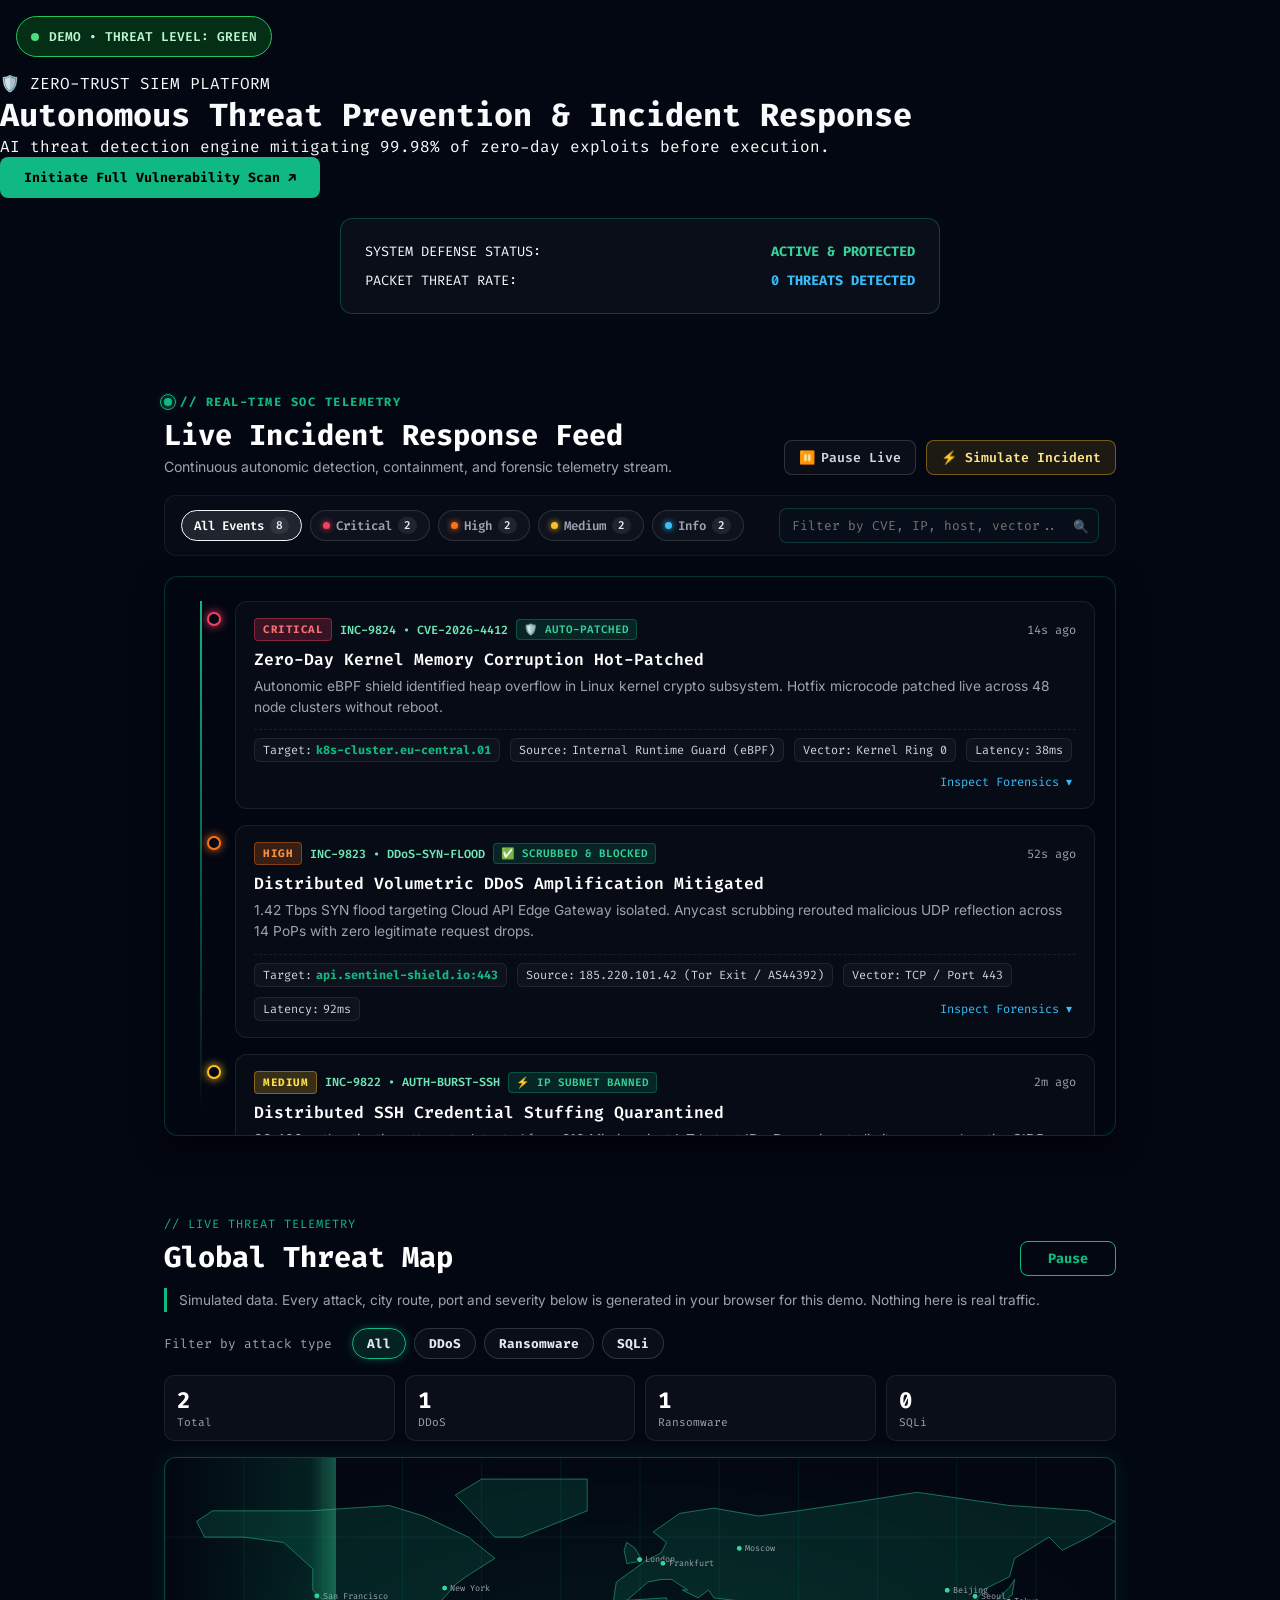
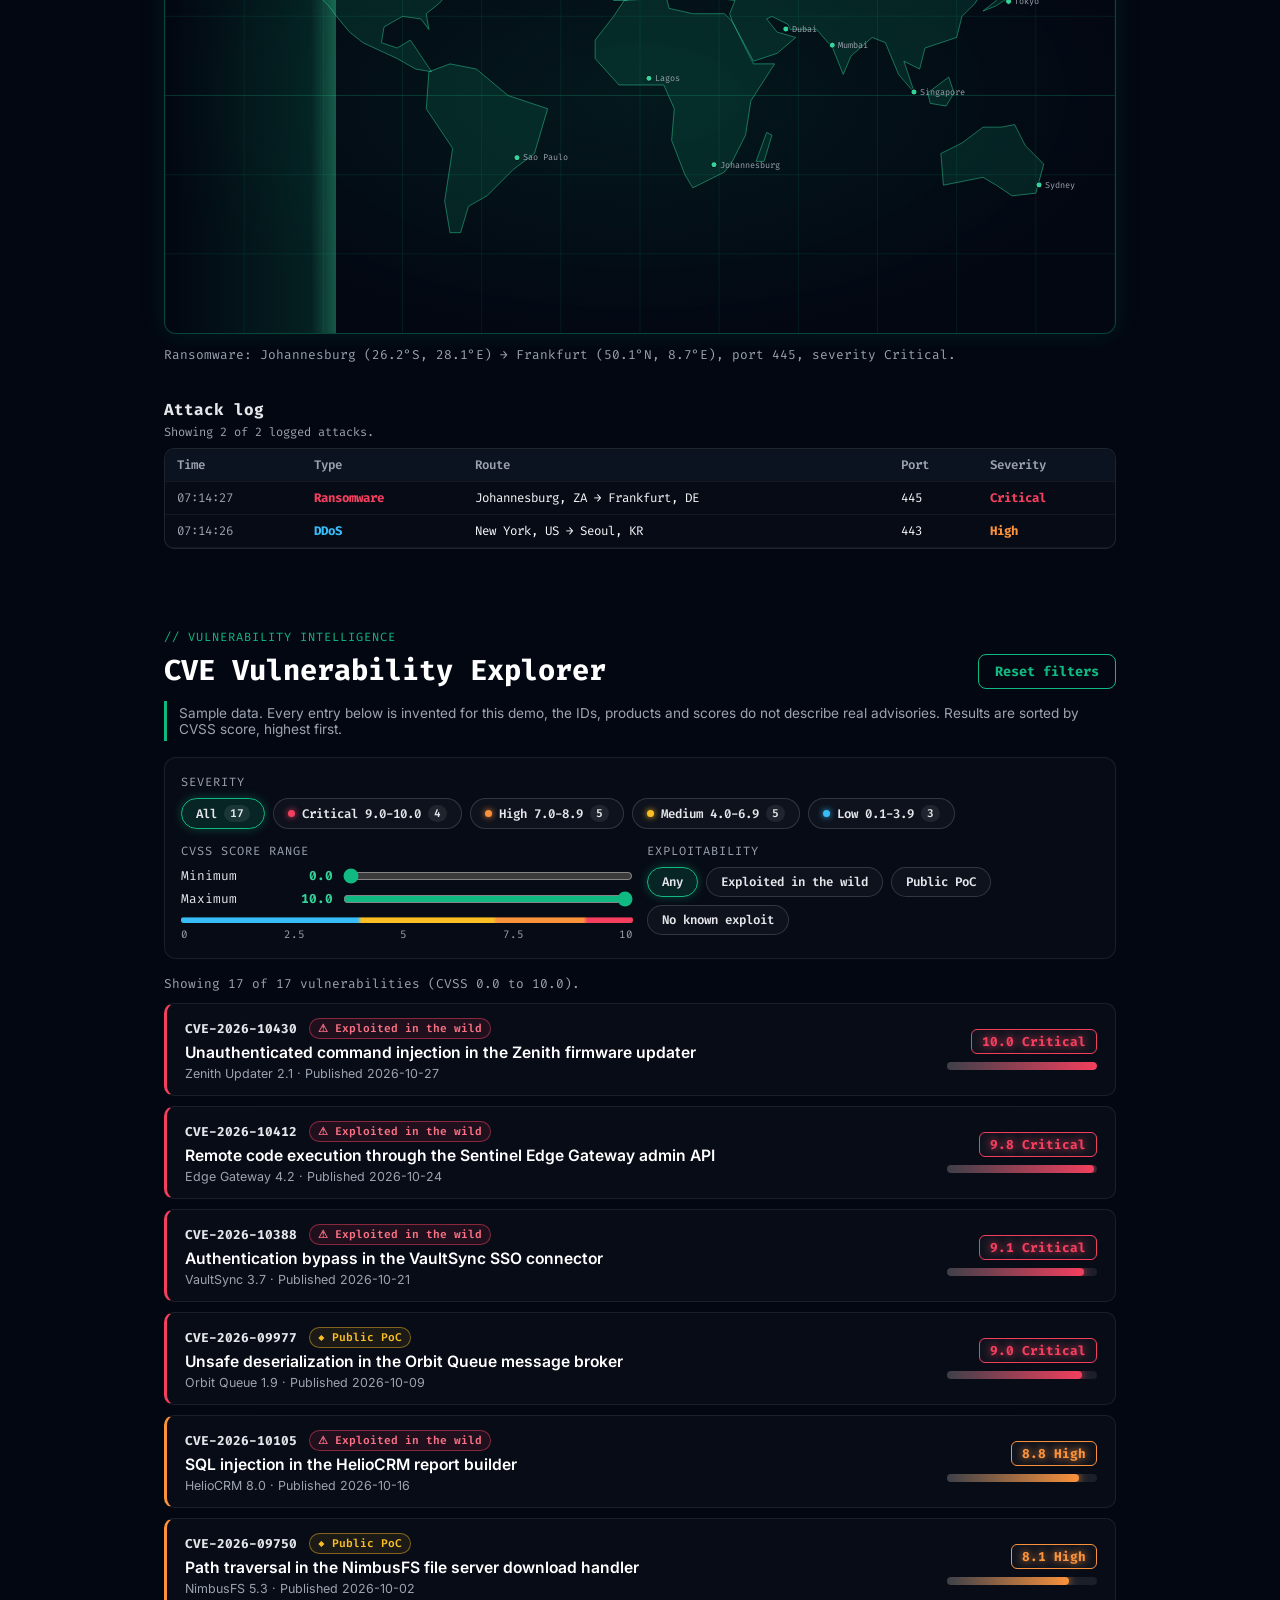
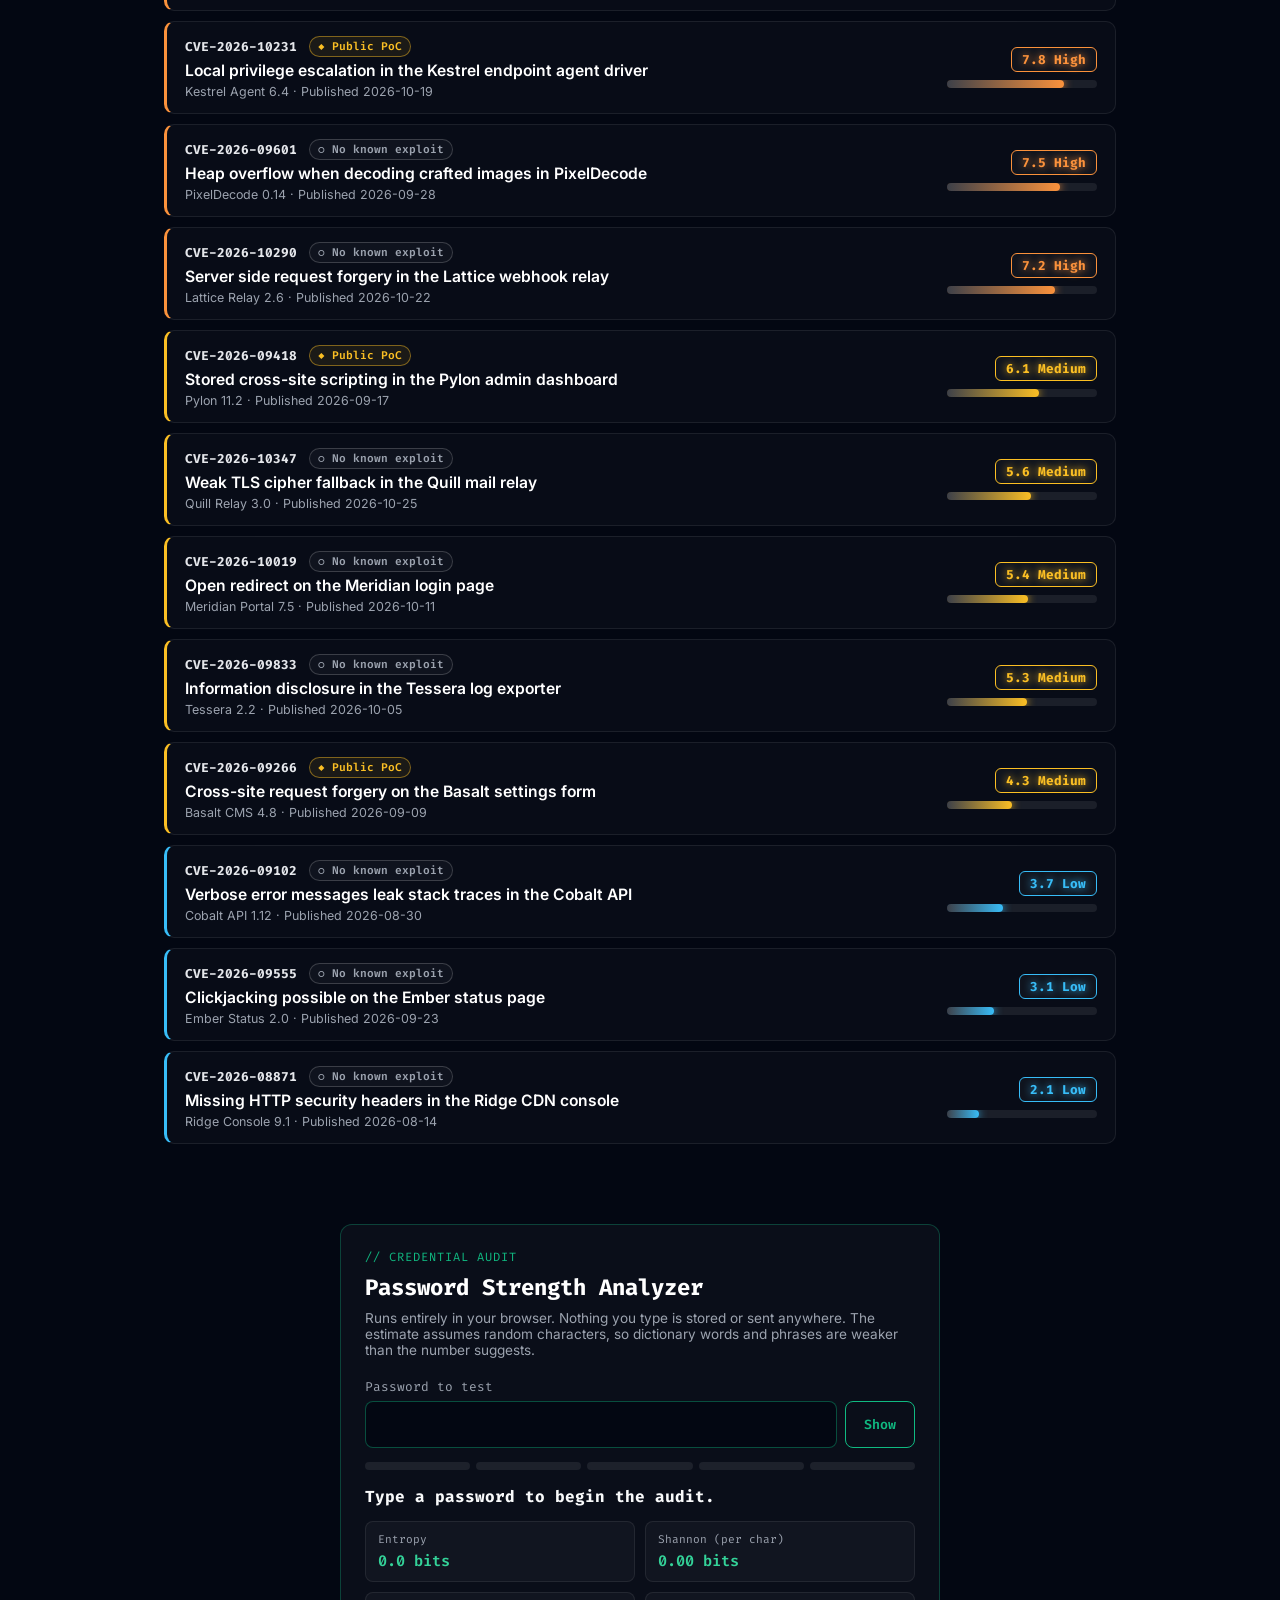
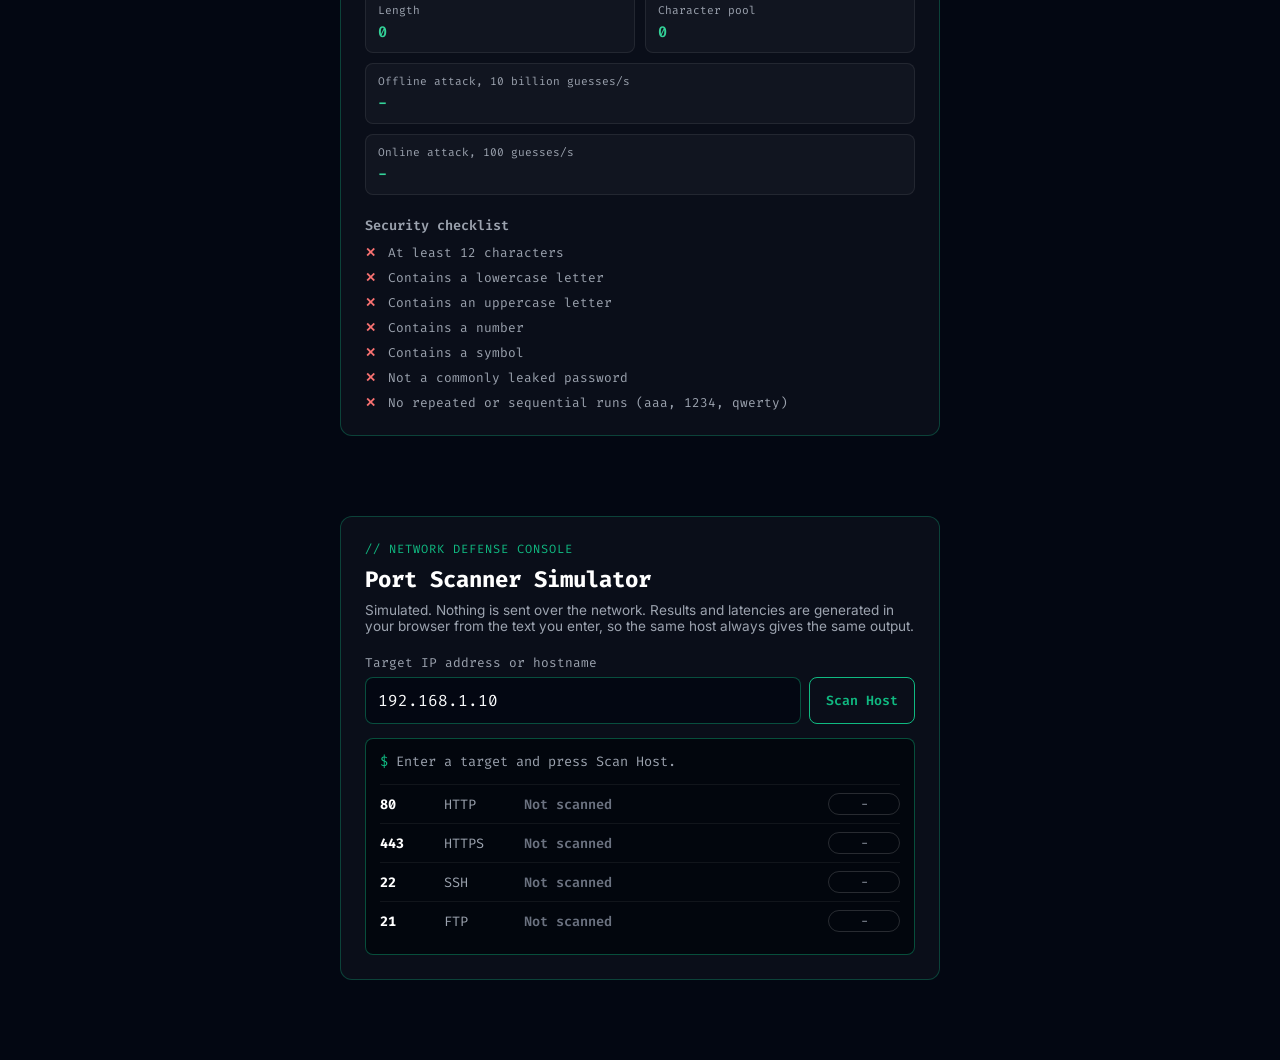
==== commit 72001977: "Merge pull request #226 from chanchall26/feat/183-port-scanner feat(cybersecurity-sentinel): add net" ====
--- a/public/showcase/cybersecurity-sentinel/index.html
+++ b/public/showcase/cybersecurity-sentinel/index.html
@@ -240,6 +240,34 @@
       <li data-rule="pattern"><span class="mark" aria-hidden="true"></span><span class="rule-text">No repeated or sequential runs (aaa, 1234, qwerty)</span><span class="sr-only status-text"></span></li>
     </ul>
   </section>
+  <!-- ===== BEGIN issue #183: network port scanner simulator ===== -->
+  <section class="ps" id="portScanner" aria-labelledby="psTitle">
+    <div class="ps-tag">// NETWORK DEFENSE CONSOLE</div>
+    <h2 id="psTitle">Port Scanner Simulator</h2>
+    <p class="ps-note" role="note">Simulated. Nothing is sent over the network. Results and latencies are generated in your browser from the text you enter, so the same host always gives the same output.</p>
+
+    <form class="ps-form" id="psForm" novalidate>
+      <label class="audit-label" for="psTarget">Target IP address or hostname</label>
+      <div class="audit-input-row">
+        <input type="text" id="psTarget" class="audit-input" value="192.168.1.10" autocomplete="off" autocapitalize="off" spellcheck="false" inputmode="url" aria-describedby="psError psStatus" />
+        <button type="submit" class="audit-toggle ps-btn" id="psScanBtn">Scan Host</button>
+      </div>
+      <p class="ps-error" id="psError" role="alert" hidden></p>
+    </form>
+
+    <div class="ps-console" id="psConsole">
+      <div class="ps-radar" id="psRadar" aria-hidden="true"></div>
+      <p class="ps-status" id="psStatus" role="status" aria-live="polite">Enter a target and press Scan Host.</p>
+      <ul class="ps-results" id="psResults" aria-label="Port scan results">
+        <li class="ps-row" data-port="80"><span class="ps-port">80</span><span class="ps-svc">HTTP</span><span class="ps-state" data-state="idle">Not scanned</span><span class="ps-lat">-</span></li>
+        <li class="ps-row" data-port="443"><span class="ps-port">443</span><span class="ps-svc">HTTPS</span><span class="ps-state" data-state="idle">Not scanned</span><span class="ps-lat">-</span></li>
+        <li class="ps-row" data-port="22"><span class="ps-port">22</span><span class="ps-svc">SSH</span><span class="ps-state" data-state="idle">Not scanned</span><span class="ps-lat">-</span></li>
+        <li class="ps-row" data-port="21"><span class="ps-port">21</span><span class="ps-svc">FTP</span><span class="ps-state" data-state="idle">Not scanned</span><span class="ps-lat">-</span></li>
+      </ul>
+    </div>
+  </section>
+  <!-- ===== END issue #183 ===== -->
+
   <script src="script.js"></script>
 </body>
 </html>
--- a/public/showcase/cybersecurity-sentinel/styles.css
+++ b/public/showcase/cybersecurity-sentinel/styles.css
@@ -894,3 +894,85 @@
 .soc-status-dot { flex: 0 0 8px; width: 8px; height: 8px; border-radius: 50%; background: #4ade80; animation: soc-status-pulse 2s ease-out infinite; }
 @keyframes soc-status-pulse { from { box-shadow: 0 0 0 0 rgba(74, 222, 128, .5); } to { box-shadow: 0 0 0 7px rgba(74, 222, 128, 0); } }
 @media (prefers-reduced-motion: reduce) { .soc-status-dot { animation: none; } }
+
+/* ===== BEGIN issue #183: network port scanner simulator ===== */
+.ps {
+  max-width: 600px;
+  margin: 0 auto 80px;
+  background: rgba(255,255,255,0.03);
+  border: 1px solid rgba(16,185,129,0.3);
+  border-radius: 12px;
+  padding: 24px;
+}
+.ps-tag { color: #10b981; font-size: 0.75rem; letter-spacing: 1px; margin-bottom: 8px; }
+.ps h2 { font-size: 1.4rem; margin-bottom: 8px; color: #fff; }
+.ps-note { font-family: 'Inter', sans-serif; font-size: 0.85rem; color: #9ca3af; margin-bottom: 20px; }
+.ps-btn:disabled { opacity: 0.6; cursor: progress; }
+.ps-btn:focus-visible { outline: 2px solid #10b981; outline-offset: 2px; }
+.ps-error { color: #f87171; font-size: 0.8rem; margin: -6px 0 12px; }
+
+.ps-console {
+  position: relative;
+  overflow: hidden;
+  background: #02060d;
+  border: 1px solid rgba(16,185,129,0.4);
+  border-radius: 8px;
+  padding: 14px;
+  font-size: 0.85rem;
+}
+.ps-radar {
+  position: absolute;
+  left: 0; right: 0; top: 0;
+  height: 2px;
+  background: linear-gradient(90deg, transparent, #34d399, transparent);
+  box-shadow: 0 0 12px 2px rgba(52,211,153,0.6);
+  opacity: 0;
+  pointer-events: none;
+}
+.ps-console.scanning .ps-radar { opacity: 1; animation: ps-sweep 1.6s linear infinite; }
+@keyframes ps-sweep { from { top: 0; } to { top: calc(100% - 2px); } }
+
+.ps-status { color: #9ca3af; margin-bottom: 12px; min-height: 1.4em; }
+.ps-status::before { content: '$ '; color: #10b981; }
+.ps-results { list-style: none; }
+.ps-row {
+  display: grid;
+  grid-template-columns: 3.5rem 4.5rem 1fr auto;
+  align-items: center;
+  gap: 8px;
+  padding: 8px 0;
+  border-top: 1px solid rgba(255,255,255,0.06);
+}
+.ps-port { color: #fff; font-weight: 700; }
+.ps-svc { color: #9ca3af; }
+.ps-state { font-weight: 600; }
+.ps-state[data-state="idle"] { color: #6b7280; }
+.ps-state[data-state="scanning"] { color: #38bdf8; }
+.ps-state[data-state="open"] { color: #34d399; }
+.ps-state[data-state="closed"] { color: #f87171; }
+.ps-state[data-state="filtered"] { color: #fbbf24; }
+.ps-row.scanning .ps-state::after { content: '...'; }
+.ps-lat {
+  min-width: 4.5rem;
+  text-align: center;
+  padding: 2px 8px;
+  border-radius: 999px;
+  border: 1px solid rgba(255,255,255,0.15);
+  color: #9ca3af;
+  font-size: 0.75rem;
+}
+.ps-lat[data-speed="fast"] { color: #34d399; border-color: #34d399; background: rgba(52,211,153,0.1); }
+.ps-lat[data-speed="ok"] { color: #fbbf24; border-color: #fbbf24; background: rgba(251,191,36,0.1); }
+.ps-lat[data-speed="slow"] { color: #f87171; border-color: #f87171; background: rgba(248,113,113,0.1); }
+
+@media (max-width: 480px) {
+  .ps { margin: 0 12px 60px; padding: 18px; }
+  .ps-row { grid-template-columns: 2.8rem 1fr auto; }
+  .ps-svc { grid-column: 2; }
+  .ps-state { grid-column: 2; grid-row: 2; }
+  .ps-lat { grid-column: 3; grid-row: 1 / span 2; }
+}
+@media (prefers-reduced-motion: reduce) {
+  .ps-console.scanning .ps-radar { animation: none; top: 0; }
+}
+/* ===== END issue #183 ===== */
